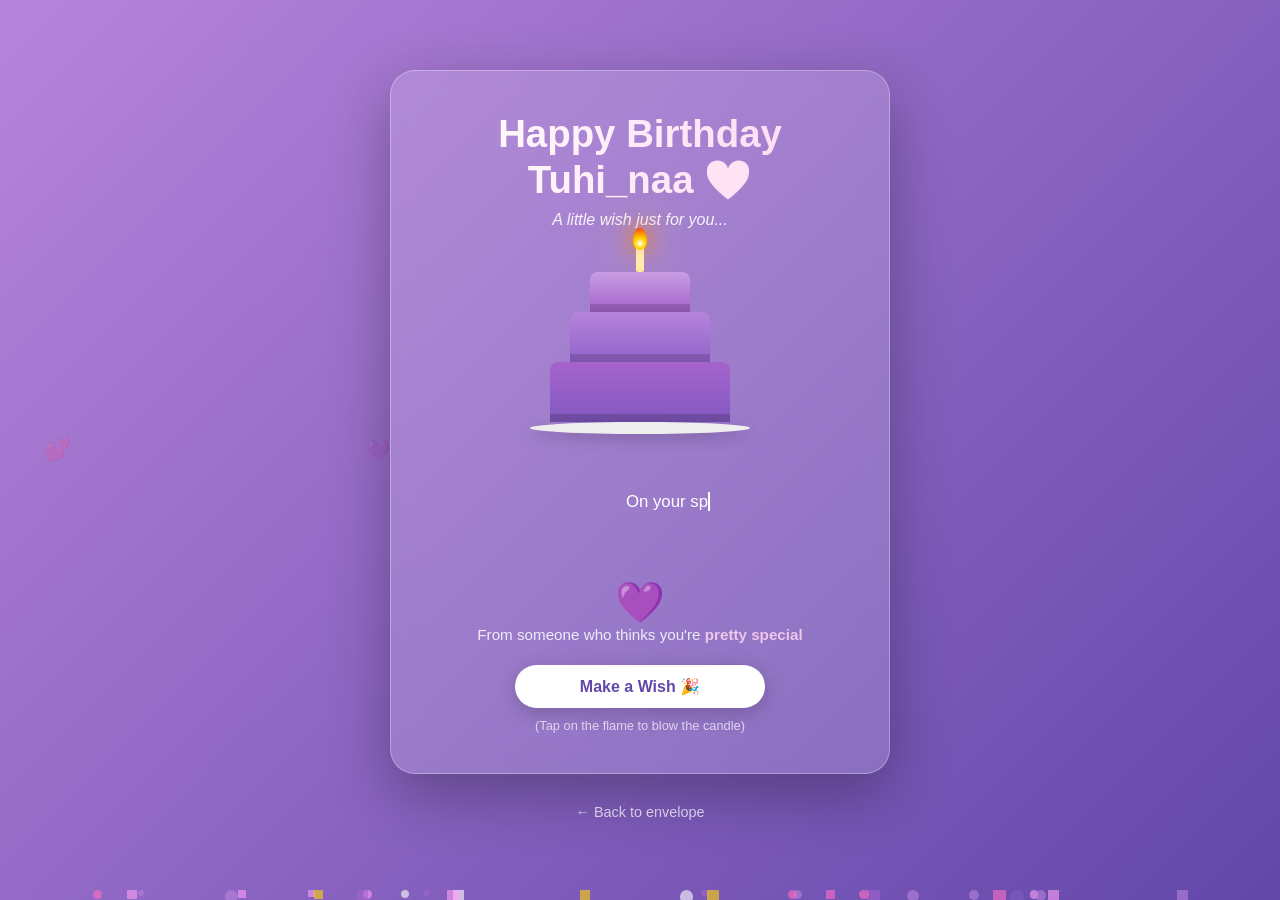
==== crush.html @ de962f64 "Add files via upload" ====
<!DOCTYPE html>
<html lang="en">
<head>
    <meta charset="UTF-8">
    <meta name="viewport" content="width=device-width, initial-scale=1.0">
    <title>Happy Birthday 💜</title>
    <link rel="stylesheet" href="crush_stylle.css">
</head>
<body>
    <div class="card">
        <h1>Happy Birthday Tuhi_naa 💜</h1>
        <p class="subtitle">A little wish just for you...</p>

        <div class="cake" id="cake">
            <div class="candle" id="candle">
                <div class="flame" id="flame"></div>
            </div>
            <div class="layer layer-top"></div>
            <div class="layer layer-middle"></div>
            <div class="layer layer-bottom"></div>
            <div class="plate"></div>
        </div>

        <div class="message">
            <span id="typed"></span><span class="typed-cursor" id="cursor"></span>
        </div>

        <div class="signature">
            <span class="big-heart">💜</span><br>
            From someone who thinks you're <strong>pretty special</strong>
        </div>

        <button class="wish-btn" id="wishBtn">Make a Wish 🎉</button>
        <p class="hint">(Tap on the flame to blow the candle)</p>
    </div>

    <a href="index.html" class="back-link">← Back to envelope</a>

    <script src="main.js"></script>
</body>
</html>
---- crush_stylle.css ----
* {
            margin: 0;
            padding: 0;
            box-sizing: border-box;
        }

        body {
            min-height: 100vh;
            background: linear-gradient(135deg, #b784db 0%, #6247aa 100%);
            font-family: 'Segoe UI', Tahoma, Geneva, Verdana, sans-serif;
            overflow-x: hidden;
            display: flex;
            flex-direction: column;
            align-items: center;
            justify-content: center;
            padding: 20px;
            position: relative;
        }

        /* Floating background hearts */
        .bg-heart {
            position: fixed;
            color: rgba(255, 255, 255, 0.25);
            font-size: 24px;
            pointer-events: none;
            animation: floatUp linear infinite;
            z-index: 0;
        }

        @keyframes floatUp {
            0% {
                transform: translateY(100vh) rotate(0deg);
                opacity: 0;
            }
            10% { opacity: 1; }
            90% { opacity: 1; }
            100% {
                transform: translateY(-10vh) rotate(360deg);
                opacity: 0;
            }
        }

        /* Confetti */
        .confetti {
            position: fixed;
            width: 10px;
            height: 10px;
            top: -10px;
            z-index: 50;
            pointer-events: none;
            animation: confettiFall linear forwards;
        }

        @keyframes confettiFall {
            0% {
                transform: translateY(0) rotate(0deg);
                opacity: 1;
            }
            100% {
                transform: translateY(100vh) rotate(720deg);
                opacity: 0.6;
            }
        }

        /* Main card */
        .card {
            background: rgba(255, 255, 255, 0.15);
            backdrop-filter: blur(12px);
            -webkit-backdrop-filter: blur(12px);
            border: 1px solid rgba(255, 255, 255, 0.3);
            border-radius: 25px;
            padding: 40px 30px;
            max-width: 500px;
            width: 100%;
            text-align: center;
            color: white;
            box-shadow: 0 20px 60px rgba(0, 0, 0, 0.3);
            z-index: 10;
            animation: cardEntrance 1.2s ease-out;
        }

        @keyframes cardEntrance {
            0% {
                opacity: 0;
                transform: translateY(50px) scale(0.8);
            }
            100% {
                opacity: 1;
                transform: translateY(0) scale(1);
            }
        }

        h1 {
            font-size: 2.4rem;
            margin-bottom: 8px;
            background: linear-gradient(90deg, #fff, #ffd6f0, #fff);
            -webkit-background-clip: text;
            background-clip: text;
            -webkit-text-fill-color: transparent;
            animation: shimmer 3s ease-in-out infinite;
            background-size: 200% auto;
            line-height: 1.2;
        }

        @keyframes shimmer {
            0%, 100% { background-position: 0% center; }
            50% { background-position: 100% center; }
        }

        .subtitle {
            font-size: 1rem;
            opacity: 0.9;
            margin-bottom: 25px;
            font-style: italic;
        }

        /* Cake */
        .cake {
            position: relative;
            width: 200px;
            height: 180px;
            margin: 10px auto 25px;
            cursor: pointer;
            transition: transform 0.3s ease;
        }

        .plate {
            position: absolute;
            bottom: 0;
            left: 50%;
            transform: translateX(-50%);
            width: 220px;
            height: 12px;
            background: #eee;
            border-radius: 50%;
            box-shadow: 0 5px 15px rgba(0,0,0,0.2);
        }

        .layer {
            position: absolute;
            left: 50%;
            transform: translateX(-50%);
            border-radius: 8px 8px 0 0;
        }

        .layer-bottom {
            bottom: 12px;
            width: 180px;
            height: 60px;
            background: linear-gradient(#a663cc, #815ac0);
            box-shadow: inset 0 -8px 0 rgba(0,0,0,0.15);
        }

        .layer-middle {
            bottom: 72px;
            width: 140px;
            height: 50px;
            background: linear-gradient(#b784db, #9163cb);
            box-shadow: inset 0 -8px 0 rgba(0,0,0,0.15);
        }

        .layer-top {
            bottom: 122px;
            width: 100px;
            height: 40px;
            background: linear-gradient(#c99de3, #a663cc);
            box-shadow: inset 0 -8px 0 rgba(0,0,0,0.15);
        }

        .candle {
            position: absolute;
            bottom: 162px;
            left: 50%;
            transform: translateX(-50%);
            width: 8px;
            height: 28px;
            background: linear-gradient(#fff 0%, #ffeb99 100%);
            border-radius: 2px;
        }

        .flame {
            position: absolute;
            top: -16px;
            left: 50%;
            transform: translateX(-50%);
            width: 14px;
            height: 22px;
            background: radial-gradient(circle at 50% 70%, #fff 0%, #ffd700 30%, #ff7e00 70%, #ff3300 100%);
            border-radius: 50% 50% 50% 50% / 60% 60% 40% 40%;
            animation: flicker 0.4s ease-in-out infinite alternate;
            box-shadow: 0 0 20px #ff7e00, 0 0 40px #ffd700;
        }

        @keyframes flicker {
            0% { transform: translateX(-50%) scale(1) rotate(-2deg); }
            100% { transform: translateX(-50%) scale(1.1) rotate(2deg); }
        }

        .candle.blow .flame {
            opacity: 0;
            transform: translateX(-50%) scale(0);
            transition: all 0.3s;
        }

        /* Message */
        .message {
            font-size: 1.05rem;
            line-height: 1.7;
            margin: 15px 0;
            min-height: 100px;
            white-space: pre-wrap;
        }

        .typed-cursor {
            display: inline-block;
            width: 2px;
            height: 1.1em;
            background: white;
            vertical-align: text-bottom;
            animation: blink 0.8s infinite;
        }

        @keyframes blink {
            0%, 50% { opacity: 1; }
            51%, 100% { opacity: 0; }
        }

        .signature {
            margin-top: 20px;
            font-size: 0.95rem;
            opacity: 0.85;
        }

        .signature strong {
            color: #ffd6f0;
        }

        /* Button */
        .wish-btn {
            margin-top: 22px;
            padding: 12px 28px;
            font-size: 1rem;
            font-weight: bold;
            color: #6247aa;
            background: white;
            border: none;
            border-radius: 30px;
            cursor: pointer;
            transition: all 0.3s;
            box-shadow: 0 5px 20px rgba(0,0,0,0.2);
            width: 100%;
            max-width: 250px;
        }

        .wish-btn:hover {
            transform: translateY(-3px);
            box-shadow: 0 10px 25px rgba(0,0,0,0.3);
            background: #ffd6f0;
        }

        .wish-btn:disabled {
            opacity: 0.6;
            cursor: not-allowed;
            transform: none;
        }

        .hint {
            font-size: 0.8rem;
            opacity: 0.7;
            margin-top: 10px;
        }

        /* Big heart */
        .big-heart {
            font-size: 2.5rem;
            display: inline-block;
            animation: heartBeat 1.2s ease-in-out infinite;
        }

        @keyframes heartBeat {
            0%, 100% { transform: scale(1); }
            25% { transform: scale(1.2); }
            50% { transform: scale(1); }
            75% { transform: scale(1.15); }
        }

        /* Back link */
        .back-link {
            margin-top: 20px;
            color: white;
            text-decoration: none;
            font-size: 0.9rem;
            opacity: 0.7;
            z-index: 10;
            transition: opacity 0.3s;
            padding: 10px; /* Larger touch target for mobile */
        }

        .back-link:hover { opacity: 1; }

        /* ===== Mobile Responsiveness ===== */
        @media (max-width: 480px) {
            body {
                padding: 15px;
            }
            .card {
                padding: 30px 20px;
                border-radius: 20px;
            }
            h1 {
                font-size: 1.8rem;
            }
            .subtitle {
                font-size: 0.9rem;
                margin-bottom: 15px;
            }
            .message {
                font-size: 0.95rem;
                line-height: 1.6;
            }
            /* Scale down the cake so it doesn't overflow on small screens */
            .cake {
                transform: scale(0.85);
                margin: -10px auto 15px;
            }
            .wish-btn {
                padding: 14px 24px; /* Taller touch target */
                font-size: 0.95rem;
                width: 100%;
                max-width: 100%;
            }
            .big-heart {
                font-size: 2rem;
            }
        }

        @media (max-width: 360px) {
            h1 {
                font-size: 1.6rem;
            }
            .cake {
                transform: scale(0.75);
                margin: -20px auto 10px;
            }
            .message {
                font-size: 0.85rem;
            }
            .hint {
                font-size: 0.75rem;
            }
        }
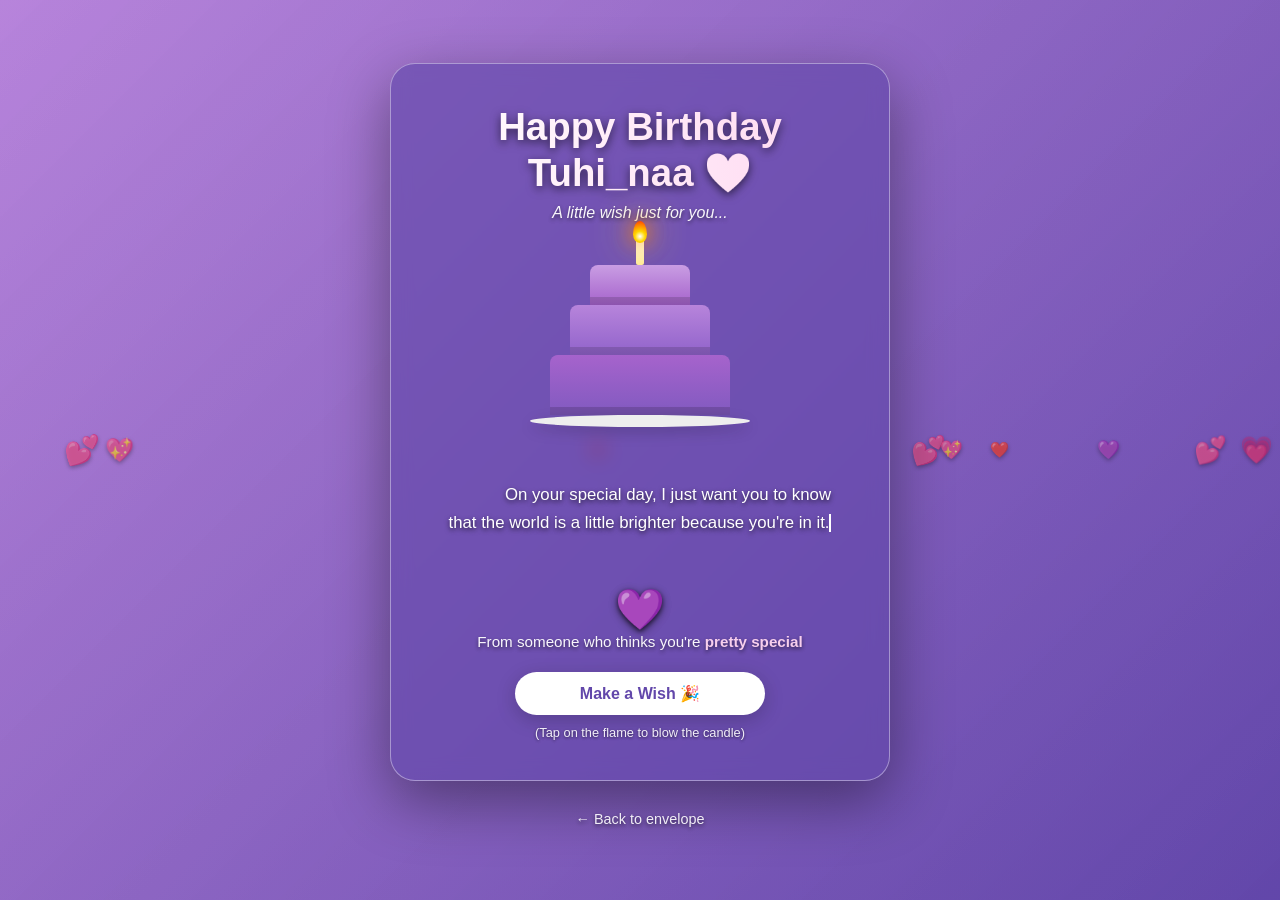
==== commit f8e1d0ae: "Add files via upload" ====
--- a/crush.html
+++ b/crush.html
@@ -7,6 +7,14 @@
     <link rel="stylesheet" href="crush_stylle.css">
 </head>
 <body>
+    <!-- Background Gallery -->
+    <div class="bg-gallery">
+        <div class="bg-img"></div>
+        <div class="bg-img"></div>
+        <div class="bg-img"></div>
+    </div>
+    <div class="bg-overlay"></div>
+
     <div class="card">
         <h1>Happy Birthday Tuhi_naa 💜</h1>
         <p class="subtitle">A little wish just for you...</p>
@@ -35,7 +43,7 @@
     </div>
 
     <a href="index.html" class="back-link">← Back to envelope</a>
-
-    <script src="main.js"></script>
+ <script src="main.js"></script>
+  
 </body>
 </html>
--- a/crush_stylle.css
+++ b/crush_stylle.css
@@ -1,3 +1,4 @@
+
         * {
             margin: 0;
             padding: 0;
@@ -6,6 +7,7 @@
 
         body {
             min-height: 100vh;
+            /* Gradient fallback so gaps blend perfectly */
             background: linear-gradient(135deg, #b784db 0%, #6247aa 100%);
             font-family: 'Segoe UI', Tahoma, Geneva, Verdana, sans-serif;
             overflow-x: hidden;
@@ -17,14 +19,74 @@
             position: relative;
         }
 
+        /* ===== Background Photos Gallery ===== */
+        .bg-gallery {
+            position: fixed;
+            top: 0;
+            left: 0;
+            width: 100vw;
+            height: 100vh;
+            z-index: 0;
+            overflow: hidden;
+        }
+
+        .bg-img {
+            position: absolute;
+            top: 0;
+            left: 0;
+            width: 100%;
+            height: 100%;
+            /* Forces the image to cover the screen perfectly */
+            background-size: cover; 
+            background-position: center center;
+            background-repeat: no-repeat;
+            opacity: 0;
+            animation: bgFade 18s ease-in-out infinite;
+        }
+
+        /* Add your photo URLs below */
+        .bg-img:nth-child(1) {
+            background-image: url('101.jpg');
+            animation-delay: 0s;
+        }
+        .bg-img:nth-child(2) {
+            background-image: url('102.jpg');
+            animation-delay: 6s;
+        }
+        .bg-img:nth-child(3) {
+            background-image: url('103.jpg');
+            animation-delay: 12s;
+        }
+
+        /* Simple cross-fade without zooming so the photo stays fitted */
+        @keyframes bgFade {
+            0% { opacity: 0; }
+            10% { opacity: 1; }
+            33.33% { opacity: 1; }
+            43.33% { opacity: 0; }
+            100% { opacity: 0; }
+        }
+
+        /* Purple overlay for text readability */
+        .bg-overlay {
+            position: fixed;
+            top: 0;
+            left: 0;
+            width: 100vw;
+            height: 100vh;
+            background: linear-gradient(135deg, rgba(183, 132, 219, 0.5) 0%, rgba(98, 71, 170, 0.6) 100%);
+            z-index: 1;
+        }
+
         /* Floating background hearts */
         .bg-heart {
             position: fixed;
-            color: rgba(255, 255, 255, 0.25);
+            color: rgba(255, 255, 255, 0.7);
             font-size: 24px;
             pointer-events: none;
             animation: floatUp linear infinite;
-            z-index: 0;
+            z-index: 2; 
+            text-shadow: 0 2px 4px rgba(0,0,0,0.3);
         }
 
         @keyframes floatUp {
@@ -64,17 +126,17 @@
 
         /* Main card */
         .card {
-            background: rgba(255, 255, 255, 0.15);
-            backdrop-filter: blur(12px);
-            -webkit-backdrop-filter: blur(12px);
-            border: 1px solid rgba(255, 255, 255, 0.3);
+            background: rgba(98, 71, 170, 0.65); /* Slightly stronger for text readability over sharp photos */
+            backdrop-filter: blur(10px);
+            -webkit-backdrop-filter: blur(10px);
+            border: 1px solid rgba(255, 255, 255, 0.4);
             border-radius: 25px;
             padding: 40px 30px;
             max-width: 500px;
             width: 100%;
             text-align: center;
             color: white;
-            box-shadow: 0 20px 60px rgba(0, 0, 0, 0.3);
+            box-shadow: 0 20px 60px rgba(0, 0, 0, 0.4);
             z-index: 10;
             animation: cardEntrance 1.2s ease-out;
         }
@@ -100,6 +162,7 @@
             animation: shimmer 3s ease-in-out infinite;
             background-size: 200% auto;
             line-height: 1.2;
+            filter: drop-shadow(0 3px 5px rgba(0,0,0,0.6));
         }
 
         @keyframes shimmer {
@@ -109,9 +172,10 @@
 
         .subtitle {
             font-size: 1rem;
-            opacity: 0.9;
+            opacity: 0.95;
             margin-bottom: 25px;
             font-style: italic;
+            text-shadow: 0 2px 4px rgba(0,0,0,0.6);
         }
 
         /* Cake */
@@ -209,6 +273,7 @@
             margin: 15px 0;
             min-height: 100px;
             white-space: pre-wrap;
+            text-shadow: 0 2px 5px rgba(0,0,0,0.7);
         }
 
         .typed-cursor {
@@ -228,7 +293,8 @@
         .signature {
             margin-top: 20px;
             font-size: 0.95rem;
-            opacity: 0.85;
+            opacity: 0.95;
+            text-shadow: 0 2px 4px rgba(0,0,0,0.6);
         }
 
         .signature strong {
@@ -266,8 +332,9 @@
 
         .hint {
             font-size: 0.8rem;
-            opacity: 0.7;
+            opacity: 0.9;
             margin-top: 10px;
+            text-shadow: 0 1px 3px rgba(0,0,0,0.6);
         }
 
         /* Big heart */
@@ -275,6 +342,7 @@
             font-size: 2.5rem;
             display: inline-block;
             animation: heartBeat 1.2s ease-in-out infinite;
+            filter: drop-shadow(0 2px 4px rgba(0,0,0,0.5));
         }
 
         @keyframes heartBeat {
@@ -290,10 +358,11 @@
             color: white;
             text-decoration: none;
             font-size: 0.9rem;
-            opacity: 0.7;
+            opacity: 0.9;
             z-index: 10;
             transition: opacity 0.3s;
             padding: 10px; /* Larger touch target for mobile */
+            text-shadow: 0 2px 4px rgba(0,0,0,0.6);
         }
 
         .back-link:hover { opacity: 1; }
